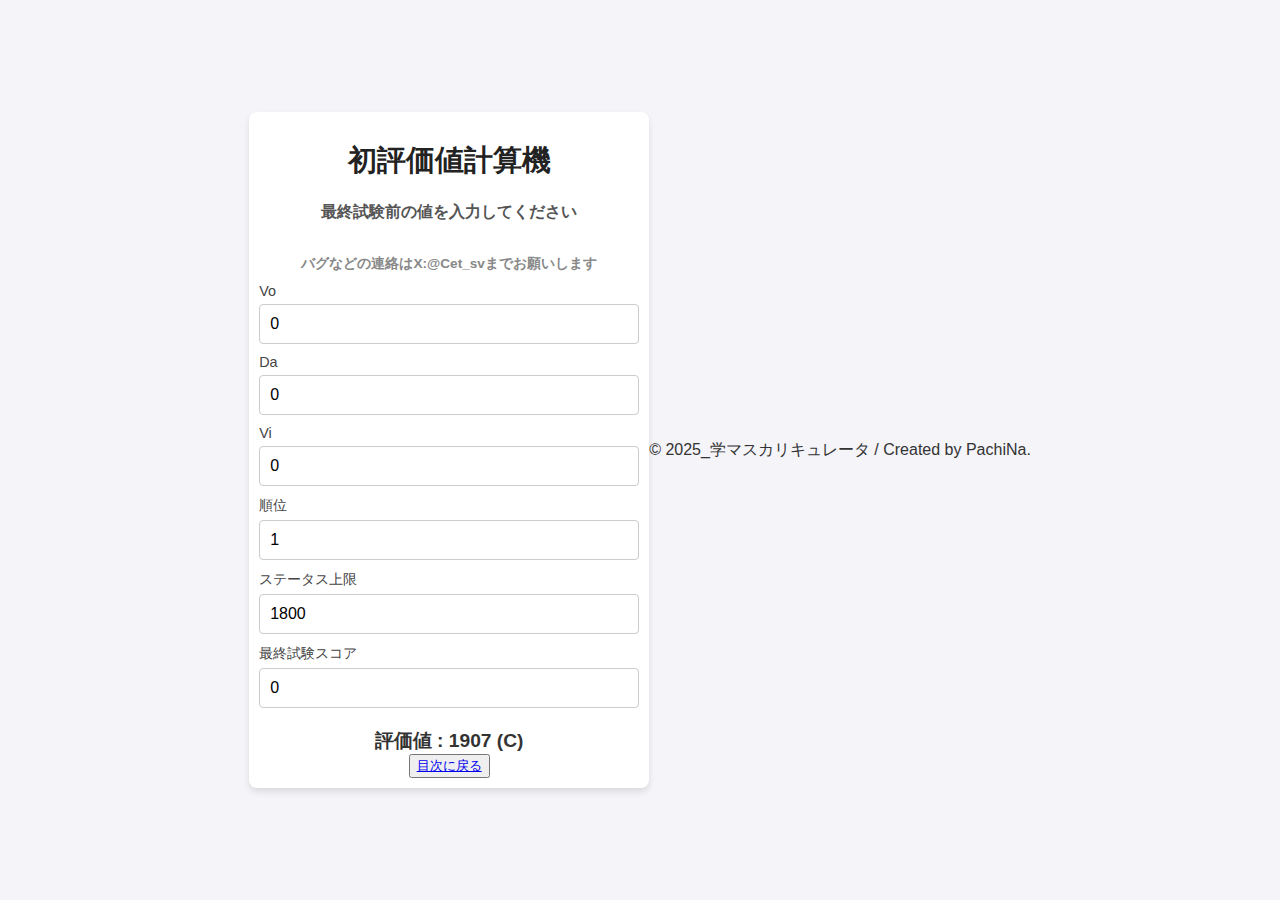
==== hajime.html @ cfa11519 "Update hajime.html" ====
<!DOCTYPE html>
<html lang="ja">
<head>
    <meta charset="UTF-8">
    <meta name="viewport" content="width=device-width, initial-scale=1.0">
    <title>初評価値計算機</title>
    <link rel="stylesheet" href="common.css">
</head>
<body>
    <div class="calculator">
        <h1>初評価値計算機</h1>
        <h4>最終試験前の値を入力してください</h4>
        <h6>バグなどの連絡はX:@Cet_svまでお願いします</h6>
        <div class="input-group">
            <label for="input1">Vo</label>
            <input type="number" id="input1" min="0" max="2000" value="0">
        </div>
        <div class="input-group">
            <label for="input2">Da</label>
            <input type="number" id="input2" min="0" max="2000" value="0">
        </div>
        <div class="input-group">
            <label for="input3">Vi</label>
            <input type="number" id="input3" min="0" max="2000" value="0">
        </div>
        <div class="input-group">
            <label for="input4">順位</label>
            <input type="number" id="input4" min="1" max="4" value="1">
        </div>
        <div class="input-group">
            <label for="input5">ステータス上限</label>
            <input type="number" id="input5" min="1000" max="1800" value="1800">
        </div>
        <div class="input-group">
            <label for="input6">最終試験スコア</label>
            <input type="number" id="input6" min="0" value="0">
        </div>
        <div class="result" id="result">評価値: 0 (C)</div>
        <button class="indexbotton" type="button"><a href="https://pachina222.github.io/calculators/">目次に戻る</a></button>
    </div>

    <script>
        const inputs = document.querySelectorAll('input');
        const resultDiv = document.getElementById('result');

        function calculate() {
            // 入力値を取得
            const values = Array.from(inputs).map(input => parseInt(input.value) || 0);

            // 順位に基づくボーナスと加算値の設定
            let bonus = 0;
            let add = 0;

            if (values[3] === 1) {
                bonus = 30;
                add = 1700;
            } else if (values[3] === 2) {
                bonus = 20;
                add = 900;
            } else if (values[3] === 3) {
                bonus = 10;
                add = 500;
            }

            // ステータス値の補正
            let Vo = values[0];
            let Vi = values[1];
            let Da = values[2];
            const MAX = values[4]; // ステータス上限の正しい値

            Vo = Math.min(Vo + bonus, MAX);
            Vi = Math.min(Vi + bonus, MAX);
            Da = Math.min(Da + bonus, MAX);

            const Sum = Vo + Vi + Da;

            // A, Dの計算
            const A = Sum * 2.3;

            // 最終試験スコアに基づく評価値修正
            let D = 0;
            let C = values[5]; // 最終試験スコア
            if (C > 5000) {
                D += 1500;
                C -= 5000;
            } else if (C > 0) {
                D += C * 0.3;
                C = 0;
            }

            if (C > 5000) {
                D += 750;
                C -= 5000;
            } else if (C > 0) {
                D += C * 0.15;
                C = 0;
            }

            if (C > 10000) {
                D += 800;
                C -= 10000;
            } else if (C > 0) {
                D += C * 0.08;
                C = 0;
            }

            if (C > 10000) {
                D += 400;
                C -= 10000;
            } else if (C > 0) {
                D += C * 0.04;
                C = 0;
            }

            if (C > 10000) {
                D += 200;
                C -= 10000;
            } else if (C > 0) {
                D += C * 0.02;
                C = 0;
            }

            if (C > 0) {
                D += C * 0.01;
            }

            // 最終評価値
            const resultMin = Math.ceil(A + D + add);

            // 評価ランクの計算
            function getGrade(result) {
                if (result < 4500) return "C";
                if (result < 6000) return "C+";
                if (result < 8000) return "B";
                if (result < 10000) return "B+";
                if (result < 11500) return "A";
                if (result < 13000) return "A+";
                if (result < 14500) return "S";
                if (result < 16000) return "S+";
                if (result < 18000) return "SS";
                return "SS+";
            }

            // ランク取得
            const gradeMin = getGrade(resultMin);

            // 結果を表示
            resultDiv.innerHTML = `評価値 : ${resultMin} (${gradeMin})`;
        }

        inputs.forEach(input => {
            input.addEventListener('input', calculate);
        });

        // 初期計算
        calculate();
    </script>
    <footer>
        <p> © 2025_学マスカリキュレータ / Created by PachiNa.</p>
    </footer>
</body>
</html>
---- common.css ----
/* 全体のスタイル */
body {
    font-family: Arial, sans-serif;
    margin: 0;
    padding: 0;
    display: flex;
    justify-content: center;
    align-items: center;
    height: 100vh;
    background-color: #f4f4f9;
    color: #333;
}

/* 計算機全体のスタイル */
.calculator {
    background: #fff;
    padding: 10px;
    border-radius: 8px;
    box-shadow: 0 4px 6px rgba(0, 0, 0, 0.1);
    width: 100%;
    max-width: 400px;
    text-align: center;
    box-sizing: border-box;
}

/* タイトル部分 */
.calculator h1 {
    font-size: 1.8em;
    margin-bottom: 5px;
    color: #222;
}

.calculator h4 {
    font-size: 1em;
    margin-bottom: 10px;
    color: #555;
}

.calculator h6 {
    font-size: 0.85em;
    margin-bottom: 10px;
    color: #888;
}

/* 入力フィールドのスタイル */
.input-group {
    margin-bottom: 10px;
    text-align: left;
}

.input-group label {
    display: block;
    font-size: 0.9em;
    margin-bottom: 5px;
    color: #444;
}

.input-group input {
    width: 100%;
    padding: 10px;
    font-size: 1em;
    border: 1px solid #ccc;
    border-radius: 4px;
    box-sizing: border-box;
    transition: border-color 0.3s;
}

.input-group input:focus {
    border-color: #007bff;
    outline: none;
}

/* 結果部分 */
.result {
    margin-top: 20px;
    font-size: 1.2em;
    color: #333;
    font-weight: bold;
}

/* セレクトボックスのスタイル */
.input-group select {
    width: 100%;
    padding: 10px;
    font-size: 1em;
    border: 1px solid #ccc;
    border-radius: 4px;
    background-color: #fff;
    box-sizing: border-box;
    transition: border-color 0.3s, box-shadow 0.3s;
    appearance: none; /* 矢印をシンプルにする */
    background-image: url("data:image/svg+xml;charset=UTF-8,%3Csvg xmlns='http://www.w3.org/2000/svg' viewBox='0 0 4 5'%3E%3Cpath fill='%23333' d='M2 0L0 2h4z'/%3E%3C/svg%3E");
    background-repeat: no-repeat;
    background-position: right 10px center;
    background-size: 10px;
}

.input-group select:focus {
    border-color: #007bff;
    box-shadow: 0 0 5px rgba(0, 123, 255, 0.5);
    outline: none;
}

.input-group select:hover {
    border-color: #666;
}

/* モバイル対応のフォントサイズ調整 */
@media (max-width: 768px) {
    .input-group select {
        font-size: 0.9em;
    }
}

/* レスポンシブ対応 */
@media (max-width: 768px) {
    body {
        padding: 10px;
        height: auto;
        align-items: flex-start;
    }

    .calculator {
        width: 100%;
        max-width: 100%;
        margin-top: 20px;
    }

    .calculator h1 {
        font-size: 1.5em;
    }

    .calculator h4, .calculator h6 {
        font-size: 0.9em;
    }

    .result {
        font-size: 1em;
    }
}
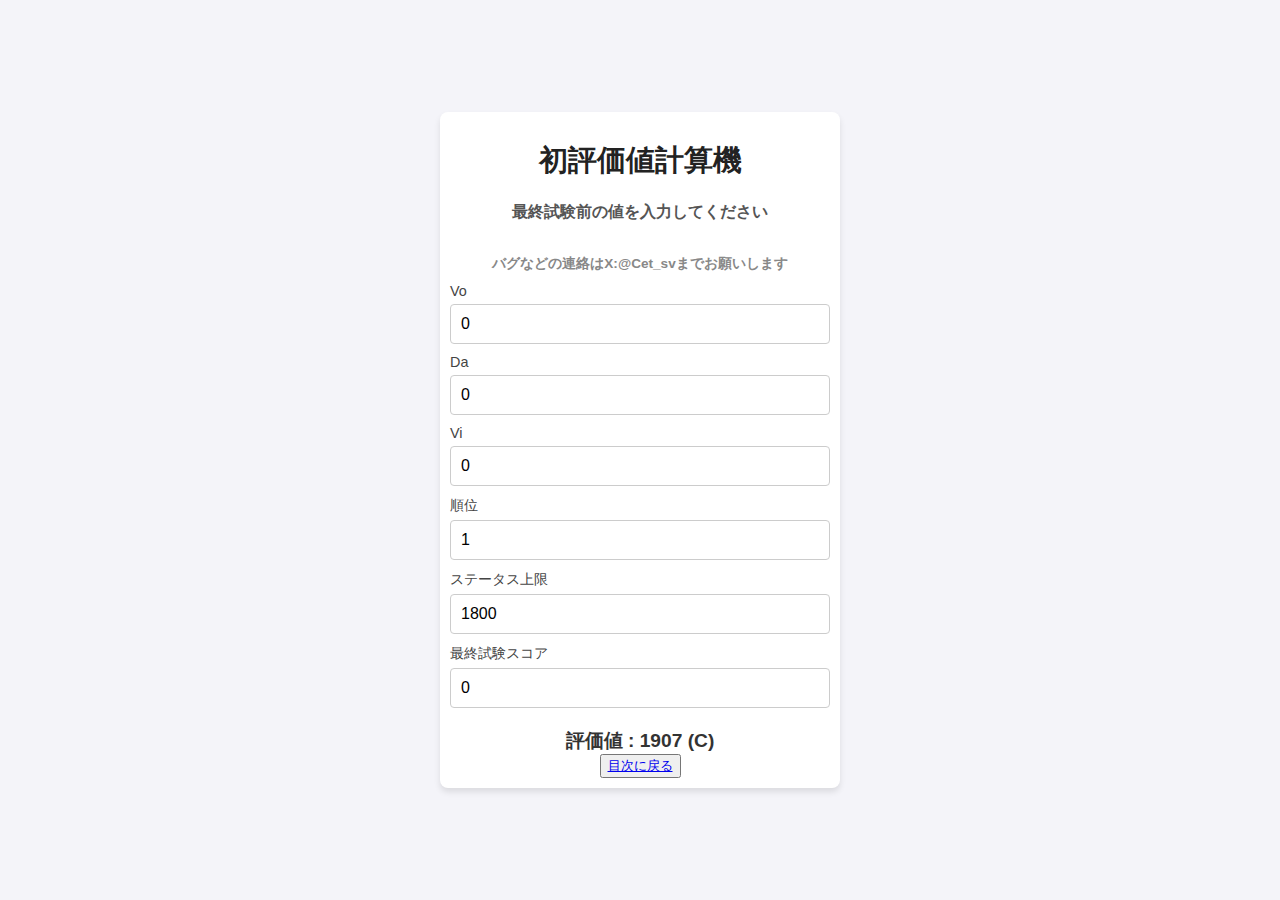
==== commit 49d34c59: "Update hajime.html" ====
--- a/hajime.html
+++ b/hajime.html
@@ -155,8 +155,5 @@
         // 初期計算
         calculate();
     </script>
-    <footer>
-        <p> © 2025_学マスカリキュレータ / Created by PachiNa.</p>
-    </footer>
 </body>
 </html>
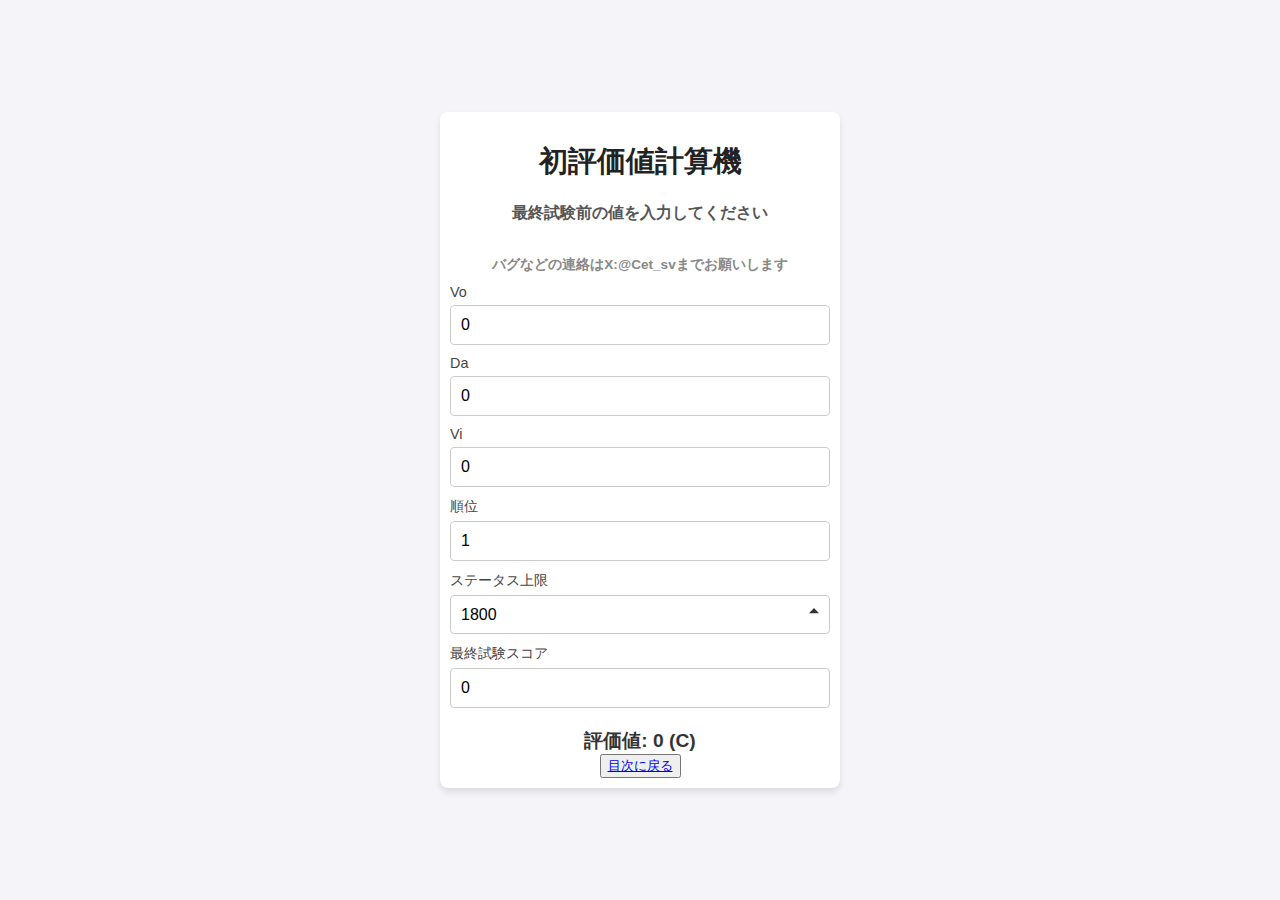
==== commit 37be63fa: "Update hajime.html" ====
--- a/hajime.html
+++ b/hajime.html
@@ -28,9 +28,15 @@
             <input type="number" id="input4" min="1" max="4" value="1">
         </div>
         <div class="input-group">
-            <label for="input5">ステータス上限</label>
-            <input type="number" id="input5" min="1000" max="1800" value="1800">
+            <label for="input6">ステータス上限</label>
+            <select name="Max">
+                <!--<option value="1" selected>Vo＞Da＞Vi</option><option value="2">Vo＞Vi＞Da</option><option value="3">Da＞Vo＞Vi</option><option value="4">Da＞Vi＞Vo</option><option value="5">Vi＞Vo＞Da</option><option value="6">Vi＞Da＞Vo</option>-->
+                <option value="1800" selected>1800</option>
+                <option value="1500">1500</option>
+                <option value="1000">1000</option>
+            </select>
         </div>
+
         <div class="input-group">
             <label for="input6">最終試験スコア</label>
             <input type="number" id="input6" min="0" value="0">
@@ -46,6 +52,8 @@
         function calculate() {
             // 入力値を取得
             const values = Array.from(inputs).map(input => parseInt(input.value) || 0);
+            const MaxSelect = document.querySelector('select[name="Max"]');
+            const Max = parseInt(MaxSelect.value, 10);
 
             // 順位に基づくボーナスと加算値の設定
             let bonus = 0;
@@ -66,7 +74,7 @@
             let Vo = values[0];
             let Vi = values[1];
             let Da = values[2];
-            const MAX = values[4]; // ステータス上限の正しい値
+            //const MAX = values[4]; // ステータス上限の正しい値
 
             Vo = Math.min(Vo + bonus, MAX);
             Vi = Math.min(Vi + bonus, MAX);
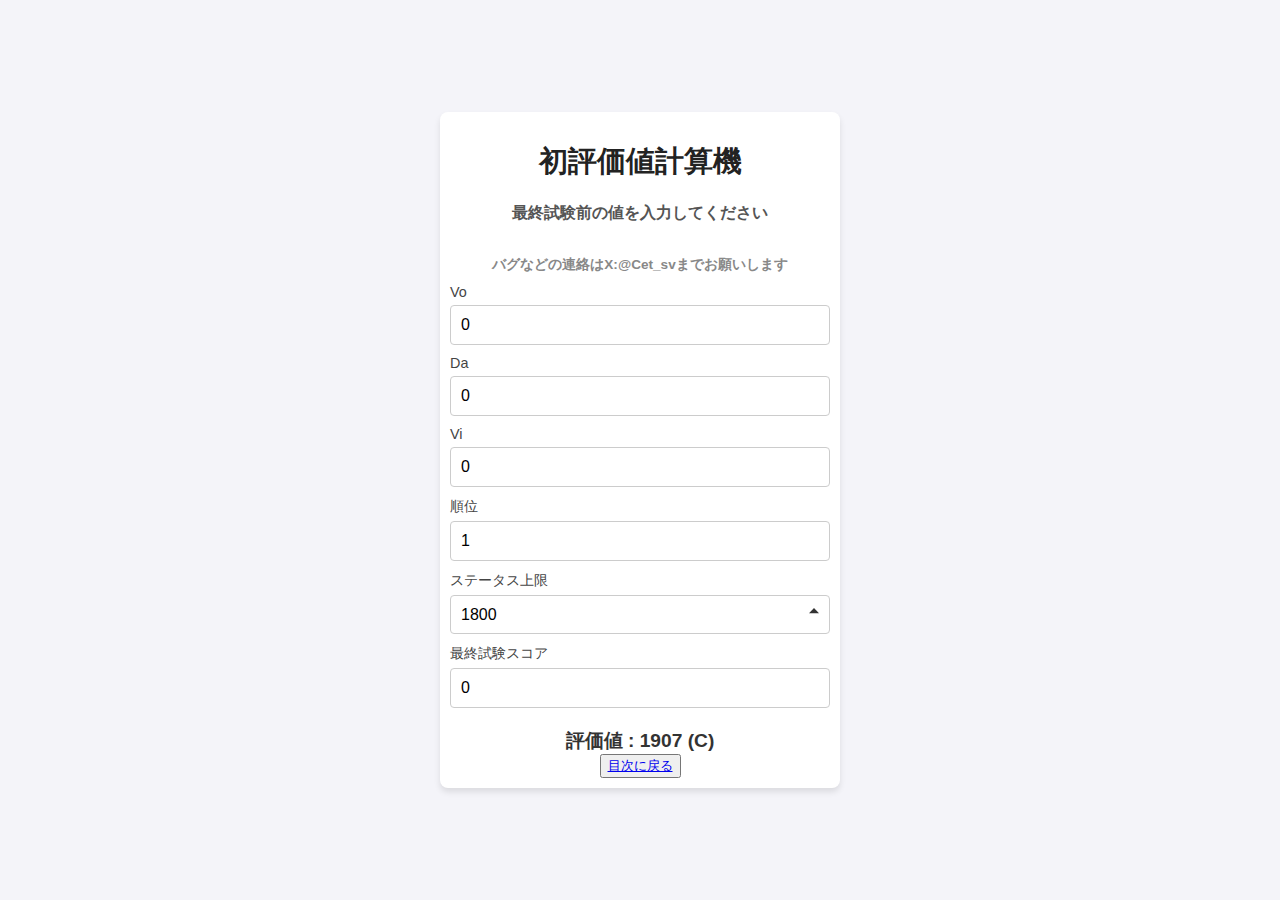
==== commit 3e699df0: "Update hajime.html" ====
--- a/hajime.html
+++ b/hajime.html
@@ -48,18 +48,18 @@
     <script>
         const inputs = document.querySelectorAll('input');
         const resultDiv = document.getElementById('result');
+        const MaxSelect = document.querySelector('select[name="Max"]');
 
         function calculate() {
             // 入力値を取得
             const values = Array.from(inputs).map(input => parseInt(input.value) || 0);
-            const MaxSelect = document.querySelector('select[name="Max"]');
             const Max = parseInt(MaxSelect.value, 10);
 
             // 順位に基づくボーナスと加算値の設定
             let bonus = 0;
             let add = 0;
 
-            if (values[3] === 1) {
+            if (values[3] === 1) {  // 順位
                 bonus = 30;
                 add = 1700;
             } else if (values[3] === 2) {
@@ -69,6 +69,9 @@
                 bonus = 10;
                 add = 500;
             }
+            
+            //let C = values[4];  // 最終試験スコア
+
 
             // ステータス値の補正
             let Vo = values[0];
@@ -76,9 +79,10 @@
             let Da = values[2];
             //const MAX = values[4]; // ステータス上限の正しい値
 
-            Vo = Math.min(Vo + bonus, MAX);
-            Vi = Math.min(Vi + bonus, MAX);
-            Da = Math.min(Da + bonus, MAX);
+            Vo = Math.min(Vo + bonus, Max);
+            Vi = Math.min(Vi + bonus, Max);
+            Da = Math.min(Da + bonus, Max);
+
 
             const Sum = Vo + Vi + Da;
 
@@ -87,7 +91,7 @@
 
             // 最終試験スコアに基づく評価値修正
             let D = 0;
-            let C = values[5]; // 最終試験スコア
+            let C = values[4]; // 最終試験スコア
             if (C > 5000) {
                 D += 1500;
                 C -= 5000;
@@ -159,6 +163,7 @@
         inputs.forEach(input => {
             input.addEventListener('input', calculate);
         });
+        MaxSelect.addEventListener('change', calculate);
 
         // 初期計算
         calculate();
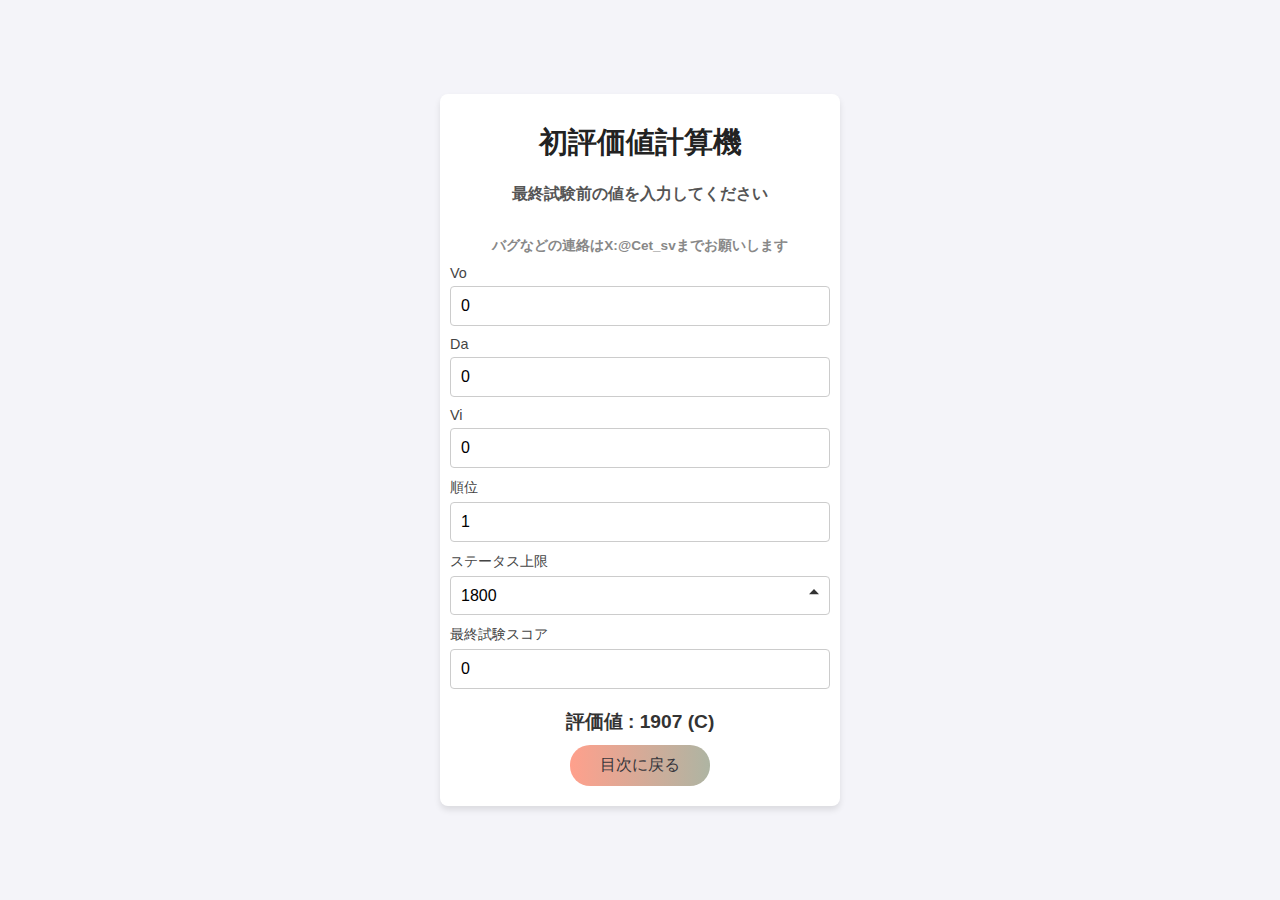
==== commit dc562197: "Update hajime.html" ====
--- a/hajime.html
+++ b/hajime.html
@@ -42,7 +42,7 @@
             <input type="number" id="input6" min="0" value="0">
         </div>
         <div class="result" id="result">評価値: 0 (C)</div>
-        <button class="indexbotton" type="button"><a href="https://pachina222.github.io/calculators/">目次に戻る</a></button>
+        <a href="https://pachina222.github.io/calculators/" class="button12">目次に戻る</a>
     </div>
 
     <script>
--- a/common.css
+++ b/common.css
@@ -112,6 +112,63 @@
     }
 }
 
+.button10 {
+  display: inline-block; /* aタグをボタン風にする */
+  background: linear-gradient(to right, #ffeede 0%, #ffddb8 33%, #ffc68f 66%, #ba553c 100%);
+  background-size: 200% auto;  
+  color: #684e32 !important; /* 色を強制適用 */
+  border-radius: 20px;
+  padding: 10px 30px;
+  text-decoration: none;
+  font-size: 1em;
+  text-align: center; /* テキストを中央揃え */
+  transition: .5s;
+  margin: 10px; /* 余白を追加 */
+}
+
+.button10:hover {
+  color: #684e32 !important;
+  background-position: right center;
+}
+
+.button11 {
+  display: inline-block; /* aタグをボタン風にする */
+  background: linear-gradient(to right, #9468c6 0%, #4c3ac5 50%,#3a259d 100%);
+  background-size: 200% auto;  
+  color: #e8cf09 !important; /* 色を強制適用 */
+  border-radius: 20px;
+  padding: 10px 30px;
+  text-decoration: none;
+  font-size: 1em;
+  text-align: center; /* テキストを中央揃え */
+  transition: .5s;
+  margin: 10px; /* 余白を追加 */
+}
+
+.button11:hover {
+  color: #e8cf09 !important;
+  background-position: right center;
+}
+
+.button12 {
+  display: inline-block; /* aタグをボタン風にする */
+  background: linear-gradient(to right, #ffa08c 0%, #5dc9b9 100%);
+  background-size: 200% auto;  
+  color: #38373c !important; /* 色を強制適用 */
+  border-radius: 20px;
+  padding: 10px 30px;
+  text-decoration: none;
+  font-size: 1em;
+  text-align: center; /* テキストを中央揃え */
+  transition: .5s;
+  margin: 10px; /* 余白を追加 */
+}
+
+.button12:hover {
+  color: #38373c !important;
+  background-position: right center;
+}
+
 /* レスポンシブ対応 */
 @media (max-width: 768px) {
     body {
